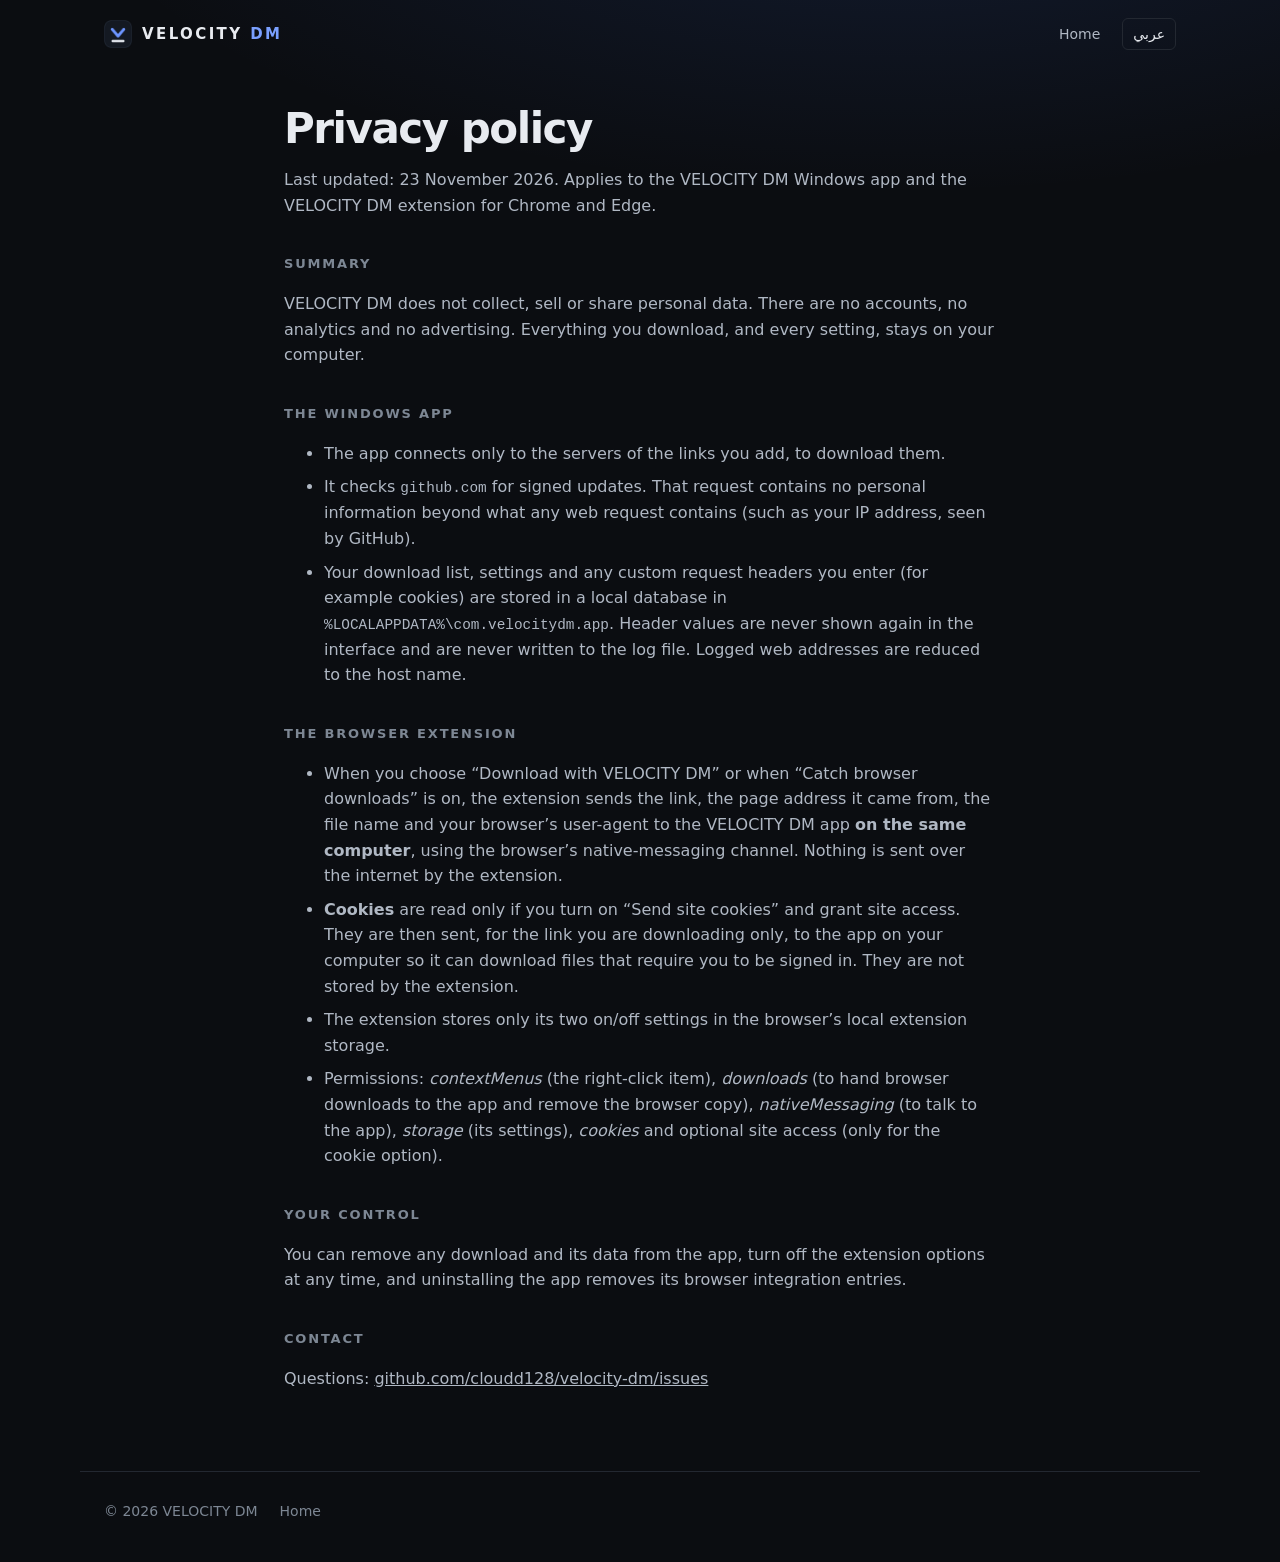
==== privacy.html @ 200a7768 "Update website" ====
<!doctype html>
<html lang="en" dir="ltr">
  <head>
    <meta charset="utf-8" />
    <meta name="viewport" content="width=device-width, initial-scale=1" />
    <title>Privacy policy — VELOCITY DM</title>
    <meta name="color-scheme" content="dark" />
    <link rel="icon" href="assets/favicon.png" />
    <link rel="stylesheet" href="assets/site.css" />
  </head>
  <body>
    <header class="nav">
      <a class="brand" href="./">
        <img src="assets/icon-128.png" width="28" height="28" alt="" />
        <span>VELOCITY <b>DM</b></span>
      </a>
      <nav class="nav__links">
        <a href="./" data-en="Home" data-ar="الرئيسية">Home</a>
        <button class="lang" id="lang" type="button" aria-label="Language">عربي</button>
      </nav>
    </header>

    <main class="doc">
      <article data-lang-block="en">
        <h1>Privacy policy</h1>
        <p class="muted">Last updated: 23 November 2026. Applies to the VELOCITY DM Windows app and the VELOCITY DM extension for Chrome and Edge.</p>

        <h2>Summary</h2>
        <p>VELOCITY DM does not collect, sell or share personal data. There are no accounts, no analytics and no advertising. Everything you download, and every setting, stays on your computer.</p>

        <h2>The Windows app</h2>
        <ul>
          <li>The app connects only to the servers of the links you add, to download them.</li>
          <li>It checks <code>github.com</code> for signed updates. That request contains no personal information beyond what any web request contains (such as your IP address, seen by GitHub).</li>
          <li>Your download list, settings and any custom request headers you enter (for example cookies) are stored in a local database in <code>%LOCALAPPDATA%\com.velocitydm.app</code>. Header values are never shown again in the interface and are never written to the log file. Logged web addresses are reduced to the host name.</li>
        </ul>

        <h2>The browser extension</h2>
        <ul>
          <li>When you choose “Download with VELOCITY DM” or when “Catch browser downloads” is on, the extension sends the link, the page address it came from, the file name and your browser’s user-agent to the VELOCITY DM app <strong>on the same computer</strong>, using the browser’s native-messaging channel. Nothing is sent over the internet by the extension.</li>
          <li><strong>Cookies</strong> are read only if you turn on “Send site cookies” and grant site access. They are then sent, for the link you are downloading only, to the app on your computer so it can download files that require you to be signed in. They are not stored by the extension.</li>
          <li>The extension stores only its two on/off settings in the browser’s local extension storage.</li>
          <li>Permissions: <em>contextMenus</em> (the right-click item), <em>downloads</em> (to hand browser downloads to the app and remove the browser copy), <em>nativeMessaging</em> (to talk to the app), <em>storage</em> (its settings), <em>cookies</em> and optional site access (only for the cookie option).</li>
        </ul>

        <h2>Your control</h2>
        <p>You can remove any download and its data from the app, turn off the extension options at any time, and uninstalling the app removes its browser integration entries.</p>

        <h2>Contact</h2>
        <p>Questions: <a href="https://github.com/cloudd128/velocity-dm/issues">github.com/cloudd128/velocity-dm/issues</a></p>
      </article>

      <article data-lang-block="ar" hidden dir="rtl" lang="ar">
        <h1>سياسة الخصوصية</h1>
        <p class="muted">آخر تحديث: 23 نوفمبر 2026. تنطبق على برنامج VELOCITY DM لويندوز وإضافة VELOCITY DM لمتصفحي Chrome وEdge.</p>

        <h2>باختصار</h2>
        <p>VELOCITY DM لا يجمع أو يبيع أو يشارك أي بيانات شخصية. لا توجد حسابات ولا إحصاءات ولا إعلانات. كل ما تحمّله وكل إعداداتك تبقى على جهازك.</p>

        <h2>برنامج ويندوز</h2>
        <ul>
          <li>يتصل البرنامج فقط بخوادم الروابط التي تضيفها لتحميلها.</li>
          <li>يتحقق من وجود تحديثات موقّعة على <code>github.com</code>. هذا الطلب لا يحتوي على معلومات شخصية أكثر من أي طلب ويب عادي (مثل عنوان IP الذي يراه GitHub).</li>
          <li>قائمة التحميلات والإعدادات وأي ترويسات مخصصة تدخلها (مثل ملفات تعريف الارتباط) تُحفظ في قاعدة بيانات محلية في <code>%LOCALAPPDATA%\com.velocitydm.app</code>. قيم الترويسات لا تُعرض مرة أخرى في الواجهة ولا تُكتب في ملف السجل، والروابط في السجل تُختصر إلى اسم الموقع فقط.</li>
        </ul>

        <h2>إضافة المتصفح</h2>
        <ul>
          <li>عند اختيار «التحميل باستخدام VELOCITY DM» أو عند تفعيل «التقاط تحميلات المتصفح»، ترسل الإضافة الرابط وعنوان الصفحة واسم الملف وهوية المتصفح إلى برنامج VELOCITY DM <strong>على نفس الجهاز</strong> فقط. الإضافة لا ترسل أي شيء عبر الإنترنت.</li>
          <li><strong>ملفات تعريف الارتباط</strong> لا تُقرأ إلا إذا فعّلت «إرسال ملفات تعريف الارتباط للموقع» ووافقت على صلاحية الوصول. وتُرسل حينها للبرنامج على جهازك فقط وللرابط الذي تحمّله فقط، ولا تحفظها الإضافة.</li>
          <li>تحفظ الإضافة إعداديها فقط (تشغيل/إيقاف) في تخزين الإضافة المحلي في المتصفح.</li>
          <li>الصلاحيات: <em>contextMenus</em> (عنصر الكليك يمين)، <em>downloads</em> (لنقل تحميلات المتصفح إلى البرنامج وحذف نسخة المتصفح)، <em>nativeMessaging</em> (للتواصل مع البرنامج)، <em>storage</em> (إعداداتها)، <em>cookies</em> وصلاحية المواقع الاختيارية (لخيار ملفات تعريف الارتباط فقط).</li>
        </ul>

        <h2>تحكّمك</h2>
        <p>تقدر تحذف أي تحميل وبياناته من البرنامج، وتوقف خيارات الإضافة في أي وقت، وحذف البرنامج بيمسح تسجيله في المتصفحات.</p>

        <h2>التواصل</h2>
        <p>للاستفسارات: <a href="https://github.com/cloudd128/velocity-dm/issues">github.com/cloudd128/velocity-dm/issues</a></p>
      </article>
    </main>

    <footer class="foot">
      <span>© 2026 VELOCITY DM</span>
      <a href="./" data-en="Home" data-ar="الرئيسية">Home</a>
    </footer>
    <script src="assets/site.js"></script>
  </body>
</html>
---- assets/site.css ----
/* VELOCITY DM website — same instrument-panel identity as the app:
   one blue signal, hairline rules, tabular numbers, a dense spec table. */

:root {
  --bg: #0b0d11;
  --surface: #13161c;
  --line: #232831;
  --text: #e8ebf0;
  --text-2: #b0b8c4;
  --muted: #7d8794;
  --accent: #7aa0ff;
  --accent-fill: #3d6ee0;
  --font: "Segoe UI Variable Display", "Segoe UI", system-ui, -apple-system, "Noto Sans Arabic", sans-serif;
  --mono: "Cascadia Mono", Consolas, ui-monospace, monospace;
  color-scheme: dark;
}

* {
  box-sizing: border-box;
}

html {
  scroll-behavior: smooth;
}

body {
  margin: 0;
  background:
    radial-gradient(1200px 500px at 70% -10%, rgba(61, 110, 224, 0.16), transparent 70%),
    var(--bg);
  color: var(--text);
  font: 16px/1.6 var(--font);
  -webkit-font-smoothing: antialiased;
}

a {
  color: inherit;
}

img {
  max-width: 100%;
  height: auto;
}

code {
  font-family: var(--mono);
  font-size: 0.9em;
  color: var(--text-2);
}

.muted {
  color: var(--muted);
}

/* nav */
.nav {
  display: flex;
  align-items: center;
  justify-content: space-between;
  gap: 16px;
  max-width: 1120px;
  margin: 0 auto;
  padding: 18px 24px;
}

.brand {
  display: inline-flex;
  align-items: center;
  gap: 10px;
  text-decoration: none;
  font-weight: 700;
  letter-spacing: 0.16em;
  font-size: 15px;
}

.brand b {
  color: var(--accent);
  font-weight: 700;
}

.nav__links {
  display: flex;
  align-items: center;
  gap: 22px;
  font-size: 14px;
}

.nav__links a {
  color: var(--text-2);
  text-decoration: none;
}

.nav__links a:hover {
  color: var(--text);
}

.lang {
  font: inherit;
  color: var(--text);
  background: transparent;
  border: 1px solid var(--line);
  border-radius: 6px;
  padding: 4px 10px;
  cursor: pointer;
}

.lang:hover {
  border-color: var(--muted);
}

/* hero */
main {
  max-width: 1120px;
  margin: 0 auto;
  padding: 0 24px;
}

.hero {
  padding: 72px 0 40px;
  max-width: 760px;
}

.eyebrow {
  margin: 0 0 14px;
  font-size: 13px;
  letter-spacing: 0.14em;
  text-transform: uppercase;
  color: var(--accent);
}

[lang="ar"] .eyebrow {
  letter-spacing: 0;
}

h1 {
  margin: 0;
  font-size: clamp(44px, 7vw, 84px);
  line-height: 1.02;
  letter-spacing: -0.035em;
  font-weight: 700;
}

[lang="ar"] h1 {
  letter-spacing: 0;
  line-height: 1.2;
}

.lead {
  margin: 22px 0 30px;
  font-size: 19px;
  color: var(--text-2);
  max-width: 640px;
}

.cta {
  display: flex;
  flex-wrap: wrap;
  gap: 12px;
}

.btn {
  display: inline-flex;
  align-items: center;
  gap: 10px;
  height: 48px;
  padding: 0 22px;
  border-radius: 8px;
  border: 1px solid var(--line);
  background: var(--surface);
  color: var(--text);
  text-decoration: none;
  font-weight: 600;
  font-size: 15px;
  transition: background 0.15s, transform 0.08s;
}

.btn:hover {
  background: #1b1f27;
}

.btn:active {
  transform: translateY(1px);
}

.btn--primary {
  background: var(--accent-fill);
  border-color: var(--accent-fill);
  color: #fff;
}

.btn--primary:hover {
  background: #4a7aea;
}

.meta {
  margin: 16px 0 0;
  font-size: 13px;
  color: var(--muted);
}

/* screenshot */
.shot {
  margin: 24px 0 0;
  border: 1px solid var(--line);
  border-radius: 12px;
  overflow: hidden;
  box-shadow: 0 40px 80px rgba(0, 0, 0, 0.5);
  background: var(--surface);
}

.shot img {
  display: block;
  width: 100%;
}

/* spec table */
.specs {
  padding: 96px 0 40px;
}

h2 {
  margin: 0 0 24px;
  font-size: 13px;
  letter-spacing: 0.14em;
  text-transform: uppercase;
  color: var(--muted);
  font-weight: 600;
}

[lang="ar"] h2 {
  letter-spacing: 0;
  font-size: 15px;
}

.spec {
  margin: 0;
  border-top: 1px solid var(--line);
}

.spec > div {
  display: grid;
  grid-template-columns: 220px 1fr;
  gap: 24px;
  padding: 18px 0;
  border-bottom: 1px solid var(--line);
}

.spec dt {
  font-weight: 600;
}

.spec dd {
  margin: 0;
  color: var(--text-2);
}

/* extension + note */
.ext {
  padding: 56px 0;
  max-width: 760px;
}

.ext p {
  color: var(--text-2);
  font-size: 17px;
}

.note {
  padding: 24px 0 72px;
  max-width: 760px;
}

.note p {
  margin: 0;
  padding-inline-start: 16px;
  border-inline-start: 2px solid var(--accent-fill);
  color: var(--muted);
  font-size: 15px;
}

/* documents */
.doc {
  max-width: 760px;
  padding-top: 40px;
  padding-bottom: 64px;
}

.doc h1 {
  font-size: 42px;
  margin-bottom: 8px;
}

.doc h2 {
  margin-top: 36px;
  margin-bottom: 10px;
}

.doc p,
.doc li {
  color: var(--text-2);
}

.doc li {
  margin-bottom: 8px;
}

/* footer */
.foot {
  display: flex;
  flex-wrap: wrap;
  gap: 22px;
  max-width: 1120px;
  margin: 0 auto;
  padding: 28px 24px 40px;
  border-top: 1px solid var(--line);
  color: var(--muted);
  font-size: 14px;
}

.foot a {
  color: var(--muted);
  text-decoration: none;
}

.foot a:hover {
  color: var(--text);
}

@media (max-width: 720px) {
  .nav__links a:not([href="privacy.html"]) {
    display: none;
  }
  .hero {
    padding-top: 40px;
  }
  .spec > div {
    grid-template-columns: 1fr;
    gap: 4px;
  }
}

@media (prefers-reduced-motion: reduce) {
  html {
    scroll-behavior: auto;
  }
  .btn {
    transition: none;
  }
}
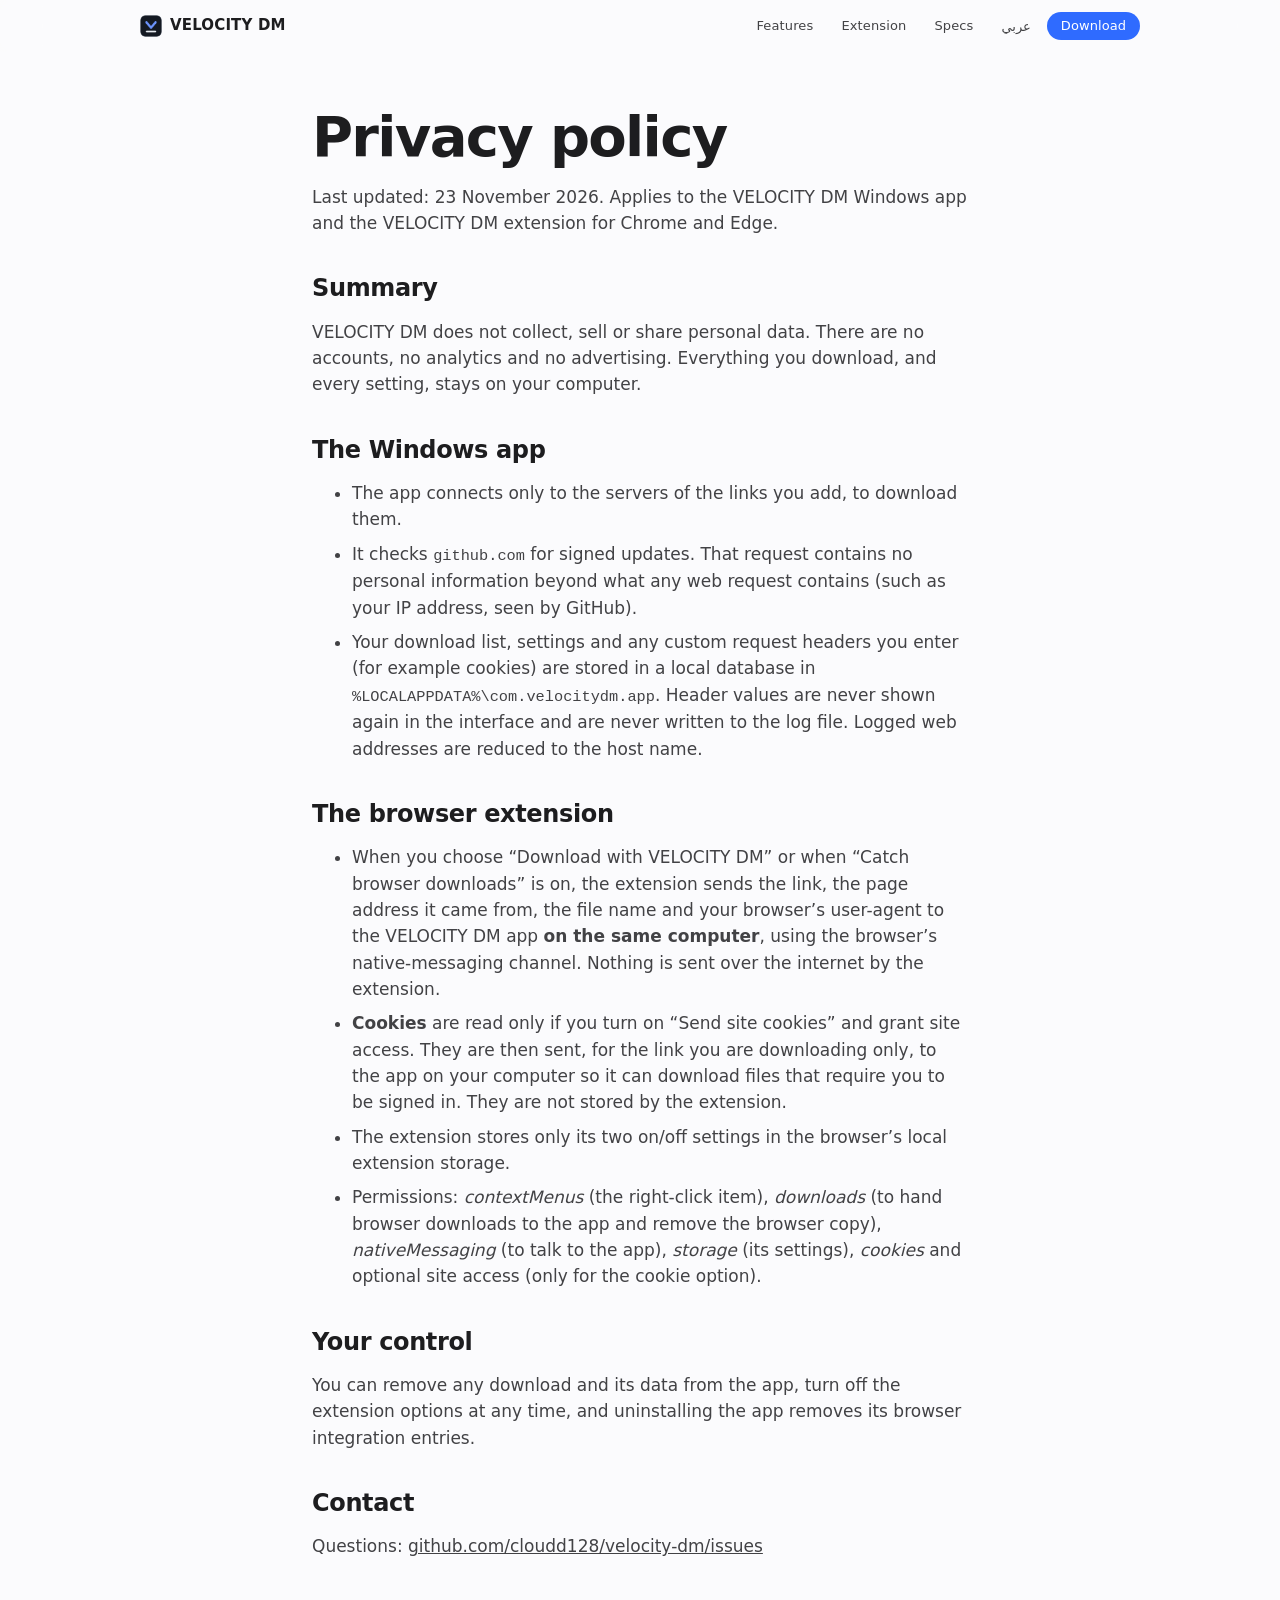
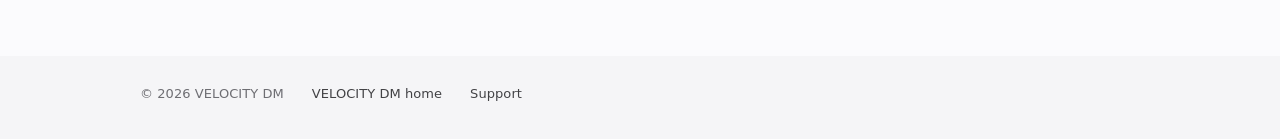
==== commit e918861b: "Update website" ====
--- a/privacy.html
+++ b/privacy.html
@@ -4,23 +4,31 @@
     <meta charset="utf-8" />
     <meta name="viewport" content="width=device-width, initial-scale=1" />
     <title>Privacy policy — VELOCITY DM</title>
-    <meta name="color-scheme" content="dark" />
+    <meta name="color-scheme" content="light dark" />
     <link rel="icon" href="assets/favicon.png" />
     <link rel="stylesheet" href="assets/site.css" />
   </head>
   <body>
-    <header class="nav">
-      <a class="brand" href="./">
-        <img src="assets/icon-128.png" width="28" height="28" alt="" />
-        <span>VELOCITY <b>DM</b></span>
-      </a>
-      <nav class="nav__links">
-        <a href="./" data-en="Home" data-ar="الرئيسية">Home</a>
-        <button class="lang" id="lang" type="button" aria-label="Language">عربي</button>
-      </nav>
+    <a class="skip" href="#main" data-en="Skip to content" data-ar="انتقل إلى المحتوى">Skip to content</a>
+    <header class="nav" id="nav">
+      <div class="nav__inner">
+        <a class="brand" href="./" aria-label="VELOCITY DM">
+          <img src="assets/icon-128.png" width="22" height="22" alt="" />
+          <span>VELOCITY&nbsp;DM</span>
+        </a>
+        <nav class="nav__links" aria-label="Primary">
+          <a href="./#features" data-en="Features" data-ar="المميزات">Features</a>
+          <a href="./#extension" data-en="Extension" data-ar="الإضافة">Extension</a>
+          <a href="./#specs" data-en="Specs" data-ar="المواصفات">Specs</a>
+        </nav>
+        <div class="nav__end">
+          <button class="lang" id="lang" type="button" lang="ar">عربي</button>
+          <a class="pill pill--small" href="./#download" data-en="Download" data-ar="تحميل">Download</a>
+        </div>
+      </div>
     </header>
 
-    <main class="doc">
+    <main id="main"><section class="doc">
       <article data-lang-block="en">
         <h1>Privacy policy</h1>
         <p class="muted">Last updated: 23 November 2026. Applies to the VELOCITY DM Windows app and the VELOCITY DM extension for Chrome and Edge.</p>
@@ -78,11 +86,14 @@
         <h2>التواصل</h2>
         <p>للاستفسارات: <a href="https://github.com/cloudd128/velocity-dm/issues">github.com/cloudd128/velocity-dm/issues</a></p>
       </article>
-    </main>
+    </section></main>
 
     <footer class="foot">
-      <span>© 2026 VELOCITY DM</span>
-      <a href="./" data-en="Home" data-ar="الرئيسية">Home</a>
+      <div class="foot__inner">
+        <span>© 2026 VELOCITY DM</span>
+        <a href="./" data-en="VELOCITY DM home" data-ar="صفحة VELOCITY DM">VELOCITY DM home</a>
+        <a href="https://github.com/cloudd128/velocity-dm/issues" data-en="Support" data-ar="الدعم">Support</a>
+      </div>
     </footer>
     <script src="assets/site.js"></script>
   </body>
--- a/assets/site.css
+++ b/assets/site.css
@@ -1,235 +1,665 @@
-/* VELOCITY DM website — same instrument-panel identity as the app:
-   one blue signal, hairline rules, tabular numbers, a dense spec table. */
+/* VELOCITY DM — website.
+   Apple-style foundations (from the apple-design skill): system type with size-specific
+   tracking and leading, translucent chrome with scroll-edge effects, instant press feedback,
+   adaptive light/dark color, and full reduced-motion / transparency / contrast support. */
 
 :root {
-  --bg: #0b0d11;
-  --surface: #13161c;
-  --line: #232831;
-  --text: #e8ebf0;
-  --text-2: #b0b8c4;
-  --muted: #7d8794;
-  --accent: #7aa0ff;
-  --accent-fill: #3d6ee0;
-  --font: "Segoe UI Variable Display", "Segoe UI", system-ui, -apple-system, "Noto Sans Arabic", sans-serif;
-  --mono: "Cascadia Mono", Consolas, ui-monospace, monospace;
-  color-scheme: dark;
-}
-
-* {
+  color-scheme: light dark;
+
+  /* light */
+  --bg: #fbfbfd;
+  --bg-alt: #f5f5f7;
+  --tile: #ffffff;
+  --text: #1d1d1f;
+  --text-2: #424245;
+  --muted: #6e6e73;
+  --line: rgba(0, 0, 0, 0.08);
+  --accent: #2f6bff;
+  --accent-press: #1f58e6;
+  --accent-text: #2a62f0;
+  --success: #1f9d63;
+  --nav: rgba(251, 251, 253, 0.72);
+  --nav-edge: rgba(0, 0, 0, 0.06);
+  --shadow: 0 30px 80px -20px rgba(0, 0, 0, 0.25), 0 8px 24px -8px rgba(0, 0, 0, 0.12);
+  --seg: #2f6bff;
+  --seg-done: #8fb0ff;
+  --seg-track: #e8e8ed;
+
+  --font: -apple-system, "Segoe UI Variable Text", "Segoe UI", system-ui, "Noto Sans Arabic", sans-serif;
+  --font-display: -apple-system, "Segoe UI Variable Display", "Segoe UI", system-ui, "Noto Sans Arabic", sans-serif;
+  --ease-out: cubic-bezier(0.22, 1, 0.36, 1);
+  --max: 1080px;
+  --gutter: clamp(1.25rem, 4vw, 2.5rem);
+}
+
+@media (prefers-color-scheme: dark) {
+  :root {
+    --bg: #0b0b0d;
+    --bg-alt: #111114;
+    --tile: #17171a;
+    --text: #f5f5f7;
+    --text-2: #d2d2d7;
+    --muted: #8e8e93;
+    --line: rgba(255, 255, 255, 0.1);
+    --accent: #3b79ff;
+    --accent-press: #2c66eb;
+    --accent-text: #79a2ff;
+    --success: #3fc48e;
+    --nav: rgba(18, 18, 21, 0.68);
+    --nav-edge: rgba(255, 255, 255, 0.06);
+    --shadow: 0 30px 80px -20px rgba(0, 0, 0, 0.7), 0 8px 24px -8px rgba(0, 0, 0, 0.5);
+    --seg: #5b8cff;
+    --seg-done: #2f4f99;
+    --seg-track: #26262b;
+  }
+}
+
+*,
+*::before,
+*::after {
   box-sizing: border-box;
 }
 
 html {
   scroll-behavior: smooth;
+  scroll-padding-top: 4rem;
+  -webkit-text-size-adjust: 100%;
 }
 
 body {
   margin: 0;
-  background:
-    radial-gradient(1200px 500px at 70% -10%, rgba(61, 110, 224, 0.16), transparent 70%),
-    var(--bg);
+  background: var(--bg);
   color: var(--text);
-  font: 16px/1.6 var(--font);
+  font: 400 1.0625rem/1.55 var(--font); /* 17px body, comfortable leading */
+  letter-spacing: 0;
   -webkit-font-smoothing: antialiased;
-}
-
-a {
-  color: inherit;
+  text-rendering: optimizeLegibility;
+  transition: background-color 0.4s ease, color 0.4s ease; /* ease theme changes, no jumps */
 }
 
 img {
   max-width: 100%;
   height: auto;
-}
-
-code {
-  font-family: var(--mono);
-  font-size: 0.9em;
-  color: var(--text-2);
+  display: block;
+}
+
+a {
+  color: inherit;
+}
+
+:focus-visible {
+  outline: 3px solid var(--accent);
+  outline-offset: 3px;
+  border-radius: 6px;
+}
+
+.skip {
+  position: absolute;
+  inset-inline-start: 1rem;
+  inset-block-start: -3rem;
+  z-index: 100;
+  padding: 0.5rem 1rem;
+  border-radius: 999px;
+  background: var(--text);
+  color: var(--bg);
+  text-decoration: none;
+}
+
+.skip:focus {
+  inset-block-start: 1rem;
 }
 
 .muted {
   color: var(--muted);
 }
 
-/* nav */
+.small {
+  font-size: 0.875rem;
+  letter-spacing: 0.005em;
+}
+
+/* ---------------------------------------------------------------- nav (material) */
+
 .nav {
+  position: sticky;
+  top: 0;
+  z-index: 50;
+  background: var(--nav);
+  -webkit-backdrop-filter: saturate(180%) blur(20px);
+  backdrop-filter: saturate(180%) blur(20px);
+}
+
+/* Scroll-edge effect: a soft fade only once content is underneath, no hard divider. */
+.nav::after {
+  content: "";
+  position: absolute;
+  inset-inline: 0;
+  inset-block-start: 100%;
+  height: 16px;
+  background: linear-gradient(var(--nav-edge), transparent);
+  opacity: 0;
+  transition: opacity 0.3s ease;
+  pointer-events: none;
+}
+
+.nav--scrolled::after {
+  opacity: 1;
+}
+
+.nav__inner {
   display: flex;
   align-items: center;
-  justify-content: space-between;
-  gap: 16px;
-  max-width: 1120px;
+  gap: 1.5rem;
+  max-width: var(--max);
+  height: 3.25rem;
   margin: 0 auto;
-  padding: 18px 24px;
+  padding-inline: var(--gutter);
 }
 
 .brand {
   display: inline-flex;
   align-items: center;
-  gap: 10px;
+  gap: 0.5rem;
   text-decoration: none;
-  font-weight: 700;
-  letter-spacing: 0.16em;
-  font-size: 15px;
-}
-
-.brand b {
-  color: var(--accent);
-  font-weight: 700;
+  font-weight: 600;
+  font-size: 0.9375rem;
+  letter-spacing: 0.01em;
+  white-space: nowrap;
+}
+
+.brand img {
+  border-radius: 5px;
 }
 
 .nav__links {
   display: flex;
-  align-items: center;
-  gap: 22px;
-  font-size: 14px;
+  gap: 1.75rem;
+  margin-inline-start: auto;
+  font-size: 0.8125rem;
+  letter-spacing: 0.01em;
 }
 
 .nav__links a {
   color: var(--text-2);
   text-decoration: none;
+  transition: color 0.2s ease;
 }
 
 .nav__links a:hover {
   color: var(--text);
 }
 
+.nav__end {
+  display: flex;
+  align-items: center;
+  gap: 0.75rem;
+}
+
 .lang {
-  font: inherit;
+  font: 500 0.8125rem/1 var(--font);
+  color: var(--text-2);
+  background: none;
+  border: 0;
+  padding: 0.5rem 0.25rem;
+  cursor: pointer;
+}
+
+.lang:hover {
   color: var(--text);
-  background: transparent;
+}
+
+/* ---------------------------------------------------------------- buttons */
+
+.pill {
+  display: inline-flex;
+  align-items: center;
+  justify-content: center;
+  gap: 0.5rem;
+  min-height: 2.875rem;
+  padding: 0 1.5rem;
+  border-radius: 999px;
+  background: var(--accent);
+  color: #fff;
+  font-weight: 500;
+  font-size: 1.0625rem;
+  letter-spacing: -0.005em;
+  text-decoration: none;
+  transition: background-color 0.2s ease, transform 0.1s ease-out;
+}
+
+.pill:hover {
+  background: var(--accent-press);
+}
+
+/* Feedback lives on the press, and it is instant. */
+.pill:active,
+.chip:active {
+  transform: scale(0.97);
+  transition: transform 0.1s ease-out;
+}
+
+.pill--small {
+  min-height: 1.75rem;
+  padding: 0 0.875rem;
+  font-size: 0.8125rem;
+  letter-spacing: 0.005em;
+}
+
+.pill--large {
+  min-height: 3.25rem;
+  padding: 0 2rem;
+  font-size: 1.125rem;
+}
+
+.link {
+  color: var(--accent-text);
+  text-decoration: none;
+  font-size: 1.0625rem;
+}
+
+.link:hover span:first-child {
+  text-decoration: underline;
+  text-underline-offset: 0.2em;
+}
+
+.chev {
+  display: inline-block;
+  transition: transform 0.2s var(--ease-out);
+}
+
+.link:hover .chev {
+  transform: translateX(3px);
+}
+
+[dir="rtl"] .chev {
+  transform: scaleX(-1);
+}
+
+[dir="rtl"] .link:hover .chev {
+  transform: scaleX(-1) translateX(3px);
+}
+
+.chip {
+  font: 500 0.875rem/1 var(--font);
+  color: var(--text);
+  background: var(--bg-alt);
   border: 1px solid var(--line);
-  border-radius: 6px;
-  padding: 4px 10px;
+  border-radius: 999px;
+  padding: 0.55rem 1rem;
   cursor: pointer;
-}
-
-.lang:hover {
-  border-color: var(--muted);
-}
-
-/* hero */
-main {
-  max-width: 1120px;
+  transition: background-color 0.2s ease, transform 0.1s ease-out;
+}
+
+.chip:hover {
+  background: var(--seg-track);
+}
+
+/* ---------------------------------------------------------------- type scale */
+
+.eyebrow {
+  margin: 0 0 0.75rem;
+  font-size: 1.0625rem;
+  font-weight: 600;
+  letter-spacing: 0.005em;
+  color: var(--accent-text);
+}
+
+.display {
+  margin: 0;
+  font-family: var(--font-display);
+  font-size: clamp(3rem, 9vw, 6.5rem);
+  font-weight: 700;
+  line-height: 1.02; /* tight leading for large type */
+  letter-spacing: -0.035em; /* negative tracking as it grows */
+  font-optical-sizing: auto;
+}
+
+h2 {
+  margin: 0;
+  font-family: var(--font-display);
+  font-size: clamp(2.25rem, 5.5vw, 3.75rem);
+  font-weight: 700;
+  line-height: 1.05;
+  letter-spacing: -0.028em;
+}
+
+h3 {
+  margin: 0 0 0.5rem;
+  font-family: var(--font-display);
+  font-size: 1.5rem;
+  font-weight: 600;
+  line-height: 1.15;
+  letter-spacing: -0.015em;
+}
+
+/* Arabic: no negative tracking (it breaks joined letters), roomier leading for tall forms. */
+[lang="ar"] .display,
+[lang="ar"] h2,
+[lang="ar"] h3,
+[lang="ar"] .number strong {
+  letter-spacing: 0;
+  line-height: 1.25;
+}
+
+[lang="ar"] body {
+  line-height: 1.7;
+}
+
+/* ---------------------------------------------------------------- layout */
+
+main > section {
+  max-width: var(--max);
   margin: 0 auto;
-  padding: 0 24px;
+  padding-inline: var(--gutter);
 }
 
 .hero {
-  padding: 72px 0 40px;
-  max-width: 760px;
-}
-
-.eyebrow {
-  margin: 0 0 14px;
-  font-size: 13px;
-  letter-spacing: 0.14em;
-  text-transform: uppercase;
-  color: var(--accent);
-}
-
-[lang="ar"] .eyebrow {
+  padding-block: clamp(4rem, 10vw, 7.5rem) 3rem;
+  text-align: center;
+}
+
+.lead {
+  max-width: 40rem;
+  margin: 1.5rem auto 0;
+  font-size: clamp(1.1875rem, 2.2vw, 1.5rem);
+  line-height: 1.4;
+  letter-spacing: -0.01em;
+  color: var(--text-2);
+}
+
+[lang="ar"] .lead {
   letter-spacing: 0;
-}
-
-h1 {
-  margin: 0;
-  font-size: clamp(44px, 7vw, 84px);
-  line-height: 1.02;
-  letter-spacing: -0.035em;
-  font-weight: 700;
-}
-
-[lang="ar"] h1 {
-  letter-spacing: 0;
-  line-height: 1.2;
-}
-
-.lead {
-  margin: 22px 0 30px;
-  font-size: 19px;
-  color: var(--text-2);
-  max-width: 640px;
+  line-height: 1.6;
 }
 
 .cta {
   display: flex;
   flex-wrap: wrap;
-  gap: 12px;
-}
-
-.btn {
+  align-items: center;
+  justify-content: center;
+  gap: 1.25rem 1.75rem;
+  margin-top: 2rem;
+}
+
+.fine {
+  margin: 1.25rem 0 0;
+  font-size: 0.875rem;
+  letter-spacing: 0.005em;
+  color: var(--muted);
+}
+
+/* Product shot: the hero object */
+.product {
+  max-width: min(1180px, calc(100% - 2 * var(--gutter)));
+  margin: 0 auto;
+  border-radius: 14px;
+  overflow: hidden;
+  box-shadow: var(--shadow);
+  outline: 1px solid var(--line);
+}
+
+/* Numbers */
+.numbers {
+  display: grid;
+  grid-template-columns: repeat(3, minmax(0, 1fr));
+  gap: 2rem;
+  padding-block: clamp(4.5rem, 9vw, 7rem) !important;
+}
+
+.number strong {
+  display: block;
+  font-family: var(--font-display);
+  font-size: clamp(3rem, 6vw, 4.5rem);
+  font-weight: 700;
+  line-height: 1;
+  letter-spacing: -0.04em;
+  font-variant-numeric: tabular-nums;
+  background: linear-gradient(180deg, var(--text) 30%, var(--muted));
+  -webkit-background-clip: text;
+  background-clip: text;
+  color: transparent;
+}
+
+.number span {
+  display: block;
+  margin-top: 0.75rem;
+  max-width: 16rem;
+  color: var(--muted);
+  font-size: 1.0625rem;
+  line-height: 1.45;
+}
+
+/* Section heads */
+.section-head {
+  max-width: 44rem;
+  margin: 0 auto 3rem;
+  text-align: center;
+}
+
+.section-head p {
+  margin: 1.25rem 0 0;
+  color: var(--muted);
+  font-size: 1.3125rem;
+  line-height: 1.45;
+  letter-spacing: -0.008em;
+}
+
+[lang="ar"] .section-head p {
+  letter-spacing: 0;
+}
+
+/* Bento */
+.features {
+  padding-block: clamp(3rem, 7vw, 5rem);
+}
+
+.bento {
+  display: grid;
+  grid-template-columns: repeat(2, minmax(0, 1fr));
+  gap: 1.25rem;
+}
+
+.tile {
+  padding: clamp(1.75rem, 3vw, 2.5rem);
+  border-radius: 28px;
+  background: var(--bg-alt);
+}
+
+.tile p {
+  margin: 0;
+  color: var(--text-2);
+  font-size: 1.0625rem;
+  line-height: 1.5;
+}
+
+.tile--wide {
+  grid-column: 1 / -1;
+  display: grid;
+  grid-template-columns: minmax(0, 1fr) minmax(0, 1.25fr);
+  gap: 2.5rem;
+  align-items: center;
+}
+
+.tile__text h3 {
+  font-size: clamp(1.75rem, 3vw, 2.5rem);
+  letter-spacing: -0.025em;
+}
+
+.glyph {
+  display: inline-grid;
+  place-items: center;
+  width: 3.25rem;
+  height: 3.25rem;
+  margin-bottom: 1.5rem;
+  color: var(--accent-text);
+}
+
+.glyph svg {
+  width: 100%;
+  height: 100%;
+  fill: none;
+  stroke: currentColor;
+  stroke-width: 3.5;
+  stroke-linecap: round;
+  stroke-linejoin: round;
+}
+
+.glyph--night .dial {
+  stroke: var(--line);
+  stroke-width: 6;
+}
+
+.glyph--night .arc {
+  stroke-width: 6;
+}
+
+.glyph--check {
+  color: var(--success);
+}
+
+.glyph--lang {
   display: inline-flex;
+  gap: 0.5rem;
+  width: auto;
+  font-family: var(--font-display);
+  font-size: 1.75rem;
+  font-weight: 700;
+  line-height: 1;
+}
+
+.glyph--lang span:last-child {
+  color: var(--text);
+}
+
+/* Interactive connection map */
+.demo {
+  padding: 1.5rem;
+  border-radius: 20px;
+  background: var(--tile);
+  box-shadow: 0 1px 0 var(--line), 0 12px 32px -16px rgba(0, 0, 0, 0.25);
+}
+
+.demo__bar {
+  position: relative;
+  height: 2.25rem;
+  border-radius: 10px;
+  background: var(--seg-track);
+  overflow: hidden;
+  transition: opacity 0.35s ease, filter 0.35s ease;
+}
+
+.demo--off .demo__bar {
+  opacity: 0.45;
+  filter: saturate(0.2);
+}
+
+.demo__seg {
+  position: absolute;
+  top: 0;
+  bottom: 0;
+  border-right: 2px solid var(--tile);
+}
+
+.demo__fill {
+  height: 100%;
+  width: 0;
+  background: var(--seg);
+}
+
+.demo__seg--done .demo__fill {
+  background: var(--seg-done);
+}
+
+.demo__meta {
+  display: flex;
+  justify-content: space-between;
+  margin-top: 0.75rem;
+  font-size: 0.9375rem;
+  font-variant-numeric: tabular-nums;
+  color: var(--text-2);
+}
+
+.demo__controls {
+  display: flex;
+  flex-wrap: wrap;
+  gap: 0.5rem;
+  margin-top: 1.25rem;
+}
+
+.demo__note {
+  margin: 1rem 0 0 !important;
+  font-size: 0.8125rem !important;
+  color: var(--muted) !important;
+}
+
+/* Extension */
+.extension {
+  display: grid;
+  grid-template-columns: minmax(0, 1.1fr) minmax(0, 0.9fr);
+  gap: clamp(2rem, 6vw, 5rem);
   align-items: center;
-  gap: 10px;
-  height: 48px;
-  padding: 0 22px;
-  border-radius: 8px;
-  border: 1px solid var(--line);
-  background: var(--surface);
-  color: var(--text);
-  text-decoration: none;
-  font-weight: 600;
-  font-size: 15px;
-  transition: background 0.15s, transform 0.08s;
-}
-
-.btn:hover {
-  background: #1b1f27;
-}
-
-.btn:active {
-  transform: translateY(1px);
-}
-
-.btn--primary {
-  background: var(--accent-fill);
-  border-color: var(--accent-fill);
+  padding-block: clamp(4rem, 9vw, 7rem);
+}
+
+.extension__copy p {
+  color: var(--text-2);
+  font-size: 1.1875rem;
+  line-height: 1.5;
+}
+
+.extension__copy h2 {
+  margin-bottom: 1.25rem;
+}
+
+.menu-mock {
+  justify-self: center;
+  width: min(20rem, 100%);
+  padding: 0.375rem;
+  border-radius: 12px;
+  background: var(--tile);
+  box-shadow: var(--shadow);
+  outline: 1px solid var(--line);
+  font-size: 0.875rem;
+  transform-origin: top left; /* menus emerge from the cursor that opened them */
+}
+
+[dir="rtl"] .menu-mock {
+  transform-origin: top right;
+}
+
+.menu-mock__item {
+  display: flex;
+  align-items: center;
+  gap: 0.6rem;
+  padding: 0.5rem 0.75rem;
+  border-radius: 7px;
+  color: var(--text-2);
+}
+
+.menu-mock__item--active {
+  background: var(--accent);
   color: #fff;
-}
-
-.btn--primary:hover {
-  background: #4a7aea;
-}
-
-.meta {
-  margin: 16px 0 0;
-  font-size: 13px;
-  color: var(--muted);
-}
-
-/* screenshot */
-.shot {
-  margin: 24px 0 0;
-  border: 1px solid var(--line);
-  border-radius: 12px;
-  overflow: hidden;
-  box-shadow: 0 40px 80px rgba(0, 0, 0, 0.5);
-  background: var(--surface);
-}
-
-.shot img {
-  display: block;
-  width: 100%;
-}
-
-/* spec table */
+  font-weight: 500;
+}
+
+.menu-mock__item img {
+  border-radius: 3px;
+}
+
+.menu-mock__sep {
+  height: 1px;
+  margin: 0.375rem 0.5rem;
+  background: var(--line);
+}
+
+/* Specs */
 .specs {
-  padding: 96px 0 40px;
-}
-
-h2 {
-  margin: 0 0 24px;
-  font-size: 13px;
-  letter-spacing: 0.14em;
-  text-transform: uppercase;
-  color: var(--muted);
-  font-weight: 600;
-}
-
-[lang="ar"] h2 {
-  letter-spacing: 0;
-  font-size: 15px;
+  padding-block: clamp(3rem, 7vw, 5rem);
+}
+
+.specs h2 {
+  font-size: clamp(2rem, 4vw, 2.75rem);
+  margin-bottom: 2rem;
 }
 
 .spec {
@@ -239,9 +669,9 @@
 
 .spec > div {
   display: grid;
-  grid-template-columns: 220px 1fr;
-  gap: 24px;
-  padding: 18px 0;
+  grid-template-columns: 12rem minmax(0, 1fr);
+  gap: 1.5rem;
+  padding-block: 1.25rem;
   border-bottom: 1px solid var(--line);
 }
 
@@ -254,45 +684,79 @@
   color: var(--text-2);
 }
 
-/* extension + note */
-.ext {
-  padding: 56px 0;
-  max-width: 760px;
-}
-
-.ext p {
-  color: var(--text-2);
-  font-size: 17px;
-}
-
-.note {
-  padding: 24px 0 72px;
-  max-width: 760px;
-}
-
-.note p {
-  margin: 0;
-  padding-inline-start: 16px;
-  border-inline-start: 2px solid var(--accent-fill);
+.honest {
+  margin: 2.5rem 0 0;
+  max-width: 44rem;
   color: var(--muted);
-  font-size: 15px;
-}
-
-/* documents */
+  font-size: 0.9375rem;
+}
+
+/* Final CTA */
+.final {
+  padding-block: clamp(5rem, 11vw, 8rem) clamp(4rem, 8vw, 6rem);
+  text-align: center;
+}
+
+.final__icon {
+  margin: 0 auto 1.75rem;
+  border-radius: 20px;
+  box-shadow: 0 12px 30px -10px rgba(47, 107, 255, 0.45);
+}
+
+.final > p {
+  margin: 1rem 0 0;
+  color: var(--muted);
+  font-size: 1.3125rem;
+}
+
+.smartscreen {
+  max-width: 34rem;
+  margin: 2.5rem auto 0;
+  text-align: start;
+  color: var(--text-2);
+  font-size: 0.9375rem;
+}
+
+.smartscreen summary {
+  cursor: pointer;
+  color: var(--accent-text);
+  text-align: center;
+  list-style: none;
+}
+
+.smartscreen summary::-webkit-details-marker {
+  display: none;
+}
+
+.smartscreen p {
+  padding: 1rem 1.25rem;
+  border-radius: 14px;
+  background: var(--bg-alt);
+}
+
+/* Documents (privacy) */
 .doc {
-  max-width: 760px;
-  padding-top: 40px;
-  padding-bottom: 64px;
+  max-width: 46rem !important;
+  padding-block: 3.5rem 5rem;
 }
 
 .doc h1 {
-  font-size: 42px;
-  margin-bottom: 8px;
+  margin: 0 0 0.5rem;
+  font-family: var(--font-display);
+  font-size: clamp(2.5rem, 6vw, 3.5rem);
+  line-height: 1.05;
+  letter-spacing: -0.03em;
+}
+
+[lang="ar"] .doc h1 {
+  letter-spacing: 0;
+  line-height: 1.25;
 }
 
 .doc h2 {
-  margin-top: 36px;
-  margin-bottom: 10px;
+  margin-top: 2.5rem;
+  font-size: 1.5rem;
+  letter-spacing: -0.015em;
 }
 
 .doc p,
@@ -301,49 +765,126 @@
 }
 
 .doc li {
-  margin-bottom: 8px;
-}
-
-/* footer */
+  margin-bottom: 0.5rem;
+}
+
+.doc code {
+  font-size: 0.9em;
+}
+
+/* Footer */
 .foot {
+  background: var(--bg-alt);
+  color: var(--muted);
+  font-size: 0.8125rem;
+  letter-spacing: 0.005em;
+}
+
+.foot__inner {
   display: flex;
   flex-wrap: wrap;
-  gap: 22px;
-  max-width: 1120px;
+  gap: 0.75rem 1.75rem;
+  max-width: var(--max);
   margin: 0 auto;
-  padding: 28px 24px 40px;
-  border-top: 1px solid var(--line);
-  color: var(--muted);
-  font-size: 14px;
+  padding: 1.75rem var(--gutter) 2.25rem;
 }
 
 .foot a {
-  color: var(--muted);
+  color: var(--text-2);
   text-decoration: none;
 }
 
 .foot a:hover {
-  color: var(--text);
-}
-
-@media (max-width: 720px) {
-  .nav__links a:not([href="privacy.html"]) {
+  text-decoration: underline;
+}
+
+/* ---------------------------------------------------------------- reveal */
+
+.js .reveal {
+  opacity: 0;
+  transform: translateY(18px);
+  transition: opacity 0.8s var(--ease-out), transform 0.8s var(--ease-out);
+}
+
+.js .product.reveal {
+  transform: translateY(28px) scale(0.97);
+}
+
+.js .reveal.in {
+  opacity: 1;
+  transform: none;
+}
+
+/* ---------------------------------------------------------------- responsive */
+
+@media (max-width: 820px) {
+  .nav__links {
     display: none;
   }
-  .hero {
-    padding-top: 40px;
+  .nav__end {
+    margin-inline-start: auto;
+  }
+  .numbers {
+    grid-template-columns: 1fr;
+    gap: 2.5rem;
+    text-align: center;
+  }
+  .number span {
+    margin-inline: auto;
+  }
+  .bento,
+  .tile--wide,
+  .extension {
+    grid-template-columns: 1fr;
   }
   .spec > div {
     grid-template-columns: 1fr;
-    gap: 4px;
-  }
-}
+    gap: 0.25rem;
+  }
+}
+
+/* ---------------------------------------------------------------- accessibility */
 
 @media (prefers-reduced-motion: reduce) {
   html {
     scroll-behavior: auto;
   }
-  .btn {
+  /* Gentle cross-fades instead of movement. */
+  .js .reveal,
+  .js .product.reveal {
+    transform: none;
+    transition: opacity 0.3s ease;
+  }
+  .pill:active,
+  .chip:active {
+    transform: none;
+  }
+  .chev,
+  .link:hover .chev {
     transition: none;
   }
 }
+
+@media (prefers-reduced-transparency: reduce) {
+  .nav {
+    background: var(--bg);
+    -webkit-backdrop-filter: none;
+    backdrop-filter: none;
+  }
+}
+
+@media (prefers-contrast: more) {
+  :root {
+    --line: currentColor;
+    --muted: var(--text-2);
+  }
+  .nav {
+    background: var(--bg);
+    backdrop-filter: none;
+    border-bottom: 1px solid var(--text);
+  }
+  .tile,
+  .demo {
+    outline: 1px solid var(--text);
+  }
+}
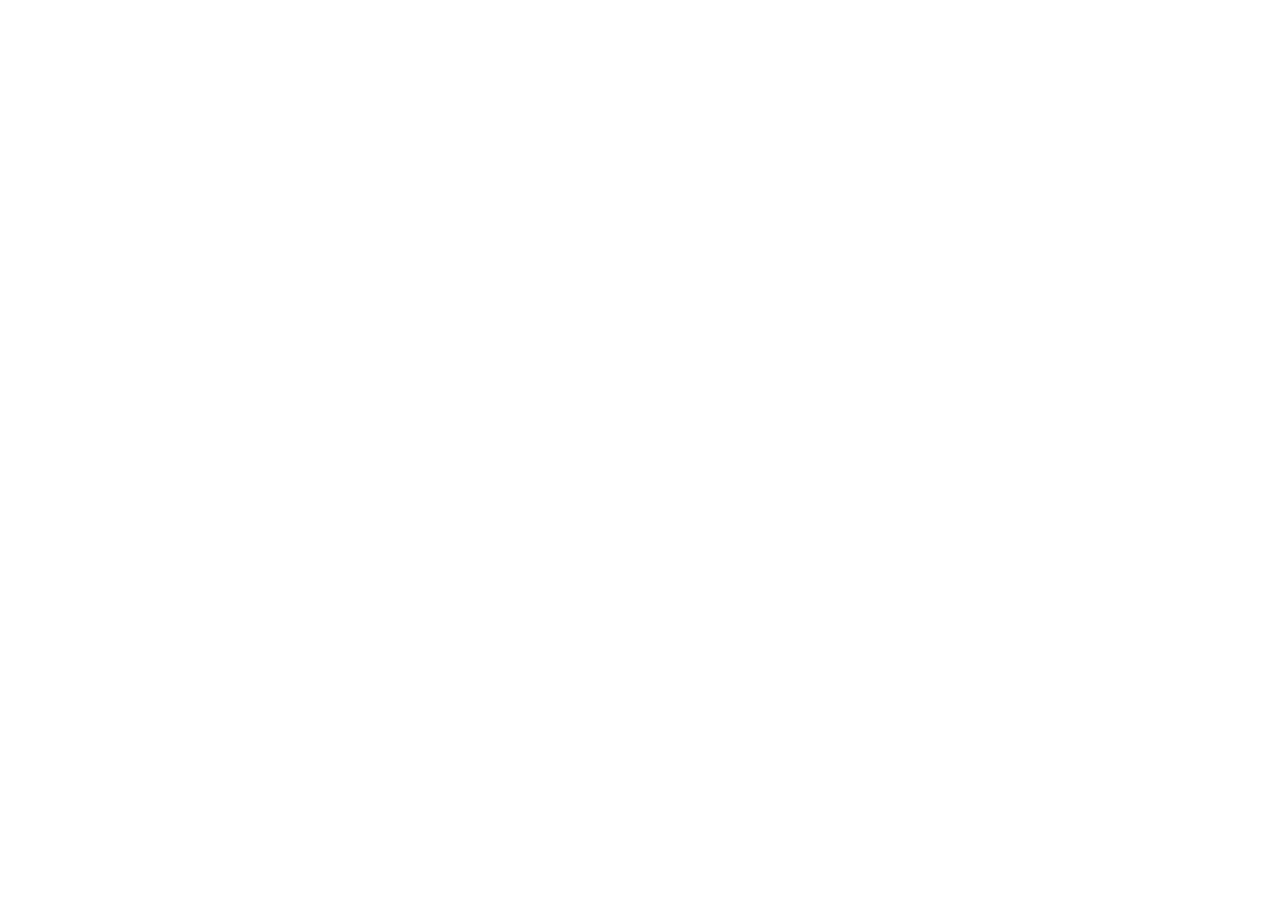
==== commit eb95f58f: "The website moved to velocity-dm.pages.dev: redirect every page" ====
--- a/privacy.html
+++ b/privacy.html
@@ -1,100 +1,18 @@
 <!doctype html>
-<html lang="en" dir="ltr">
+<html lang="en">
   <head>
     <meta charset="utf-8" />
-    <meta name="viewport" content="width=device-width, initial-scale=1" />
-    <title>Privacy policy — VELOCITY DM</title>
-    <meta name="color-scheme" content="light dark" />
-    <link rel="icon" href="assets/favicon.png" />
-    <link rel="stylesheet" href="assets/site.css" />
+    <title>VELOCITY DM has moved</title>
+    <link rel="canonical" href="https://velocity-dm.pages.dev/privacy" />
+    <meta name="robots" content="noindex, follow" />
+    <meta http-equiv="refresh" content="0; url=https://velocity-dm.pages.dev/privacy" />
+    <script>
+      // Same page on the new site (keeps #sections).
+      location.replace("https://velocity-dm.pages.dev/privacy" + location.hash);
+    </script>
   </head>
   <body>
-    <a class="skip" href="#main" data-en="Skip to content" data-ar="انتقل إلى المحتوى">Skip to content</a>
-    <header class="nav" id="nav">
-      <div class="nav__inner">
-        <a class="brand" href="./" aria-label="VELOCITY DM">
-          <img src="assets/icon-128.png" width="22" height="22" alt="" />
-          <span>VELOCITY&nbsp;DM</span>
-        </a>
-        <nav class="nav__links" aria-label="Primary">
-          <a href="./#features" data-en="Features" data-ar="المميزات">Features</a>
-          <a href="./#extension" data-en="Extension" data-ar="الإضافة">Extension</a>
-          <a href="./#specs" data-en="Specs" data-ar="المواصفات">Specs</a>
-        </nav>
-        <div class="nav__end">
-          <button class="lang" id="lang" type="button" lang="ar">عربي</button>
-          <a class="pill pill--small" href="./#download" data-en="Download" data-ar="تحميل">Download</a>
-        </div>
-      </div>
-    </header>
-
-    <main id="main"><section class="doc">
-      <article data-lang-block="en">
-        <h1>Privacy policy</h1>
-        <p class="muted">Last updated: 23 November 2026. Applies to the VELOCITY DM Windows app and the VELOCITY DM extension for Chrome and Edge.</p>
-
-        <h2>Summary</h2>
-        <p>VELOCITY DM does not collect, sell or share personal data. There are no accounts, no analytics and no advertising. Everything you download, and every setting, stays on your computer.</p>
-
-        <h2>The Windows app</h2>
-        <ul>
-          <li>The app connects only to the servers of the links you add, to download them.</li>
-          <li>It checks <code>github.com</code> for signed updates. That request contains no personal information beyond what any web request contains (such as your IP address, seen by GitHub).</li>
-          <li>Your download list, settings and any custom request headers you enter (for example cookies) are stored in a local database in <code>%LOCALAPPDATA%\com.velocitydm.app</code>. Header values are never shown again in the interface and are never written to the log file. Logged web addresses are reduced to the host name.</li>
-        </ul>
-
-        <h2>The browser extension</h2>
-        <ul>
-          <li>When you choose “Download with VELOCITY DM” or when “Catch browser downloads” is on, the extension sends the link, the page address it came from, the file name and your browser’s user-agent to the VELOCITY DM app <strong>on the same computer</strong>, using the browser’s native-messaging channel. Nothing is sent over the internet by the extension.</li>
-          <li><strong>Cookies</strong> are read only if you turn on “Send site cookies” and grant site access. They are then sent, for the link you are downloading only, to the app on your computer so it can download files that require you to be signed in. They are not stored by the extension.</li>
-          <li>The extension stores only its two on/off settings in the browser’s local extension storage.</li>
-          <li>Permissions: <em>contextMenus</em> (the right-click item), <em>downloads</em> (to hand browser downloads to the app and remove the browser copy), <em>nativeMessaging</em> (to talk to the app), <em>storage</em> (its settings), <em>cookies</em> and optional site access (only for the cookie option).</li>
-        </ul>
-
-        <h2>Your control</h2>
-        <p>You can remove any download and its data from the app, turn off the extension options at any time, and uninstalling the app removes its browser integration entries.</p>
-
-        <h2>Contact</h2>
-        <p>Questions: <a href="https://github.com/cloudd128/velocity-dm/issues">github.com/cloudd128/velocity-dm/issues</a></p>
-      </article>
-
-      <article data-lang-block="ar" hidden dir="rtl" lang="ar">
-        <h1>سياسة الخصوصية</h1>
-        <p class="muted">آخر تحديث: 23 نوفمبر 2026. تنطبق على برنامج VELOCITY DM لويندوز وإضافة VELOCITY DM لمتصفحي Chrome وEdge.</p>
-
-        <h2>باختصار</h2>
-        <p>VELOCITY DM لا يجمع أو يبيع أو يشارك أي بيانات شخصية. لا توجد حسابات ولا إحصاءات ولا إعلانات. كل ما تحمّله وكل إعداداتك تبقى على جهازك.</p>
-
-        <h2>برنامج ويندوز</h2>
-        <ul>
-          <li>يتصل البرنامج فقط بخوادم الروابط التي تضيفها لتحميلها.</li>
-          <li>يتحقق من وجود تحديثات موقّعة على <code>github.com</code>. هذا الطلب لا يحتوي على معلومات شخصية أكثر من أي طلب ويب عادي (مثل عنوان IP الذي يراه GitHub).</li>
-          <li>قائمة التحميلات والإعدادات وأي ترويسات مخصصة تدخلها (مثل ملفات تعريف الارتباط) تُحفظ في قاعدة بيانات محلية في <code>%LOCALAPPDATA%\com.velocitydm.app</code>. قيم الترويسات لا تُعرض مرة أخرى في الواجهة ولا تُكتب في ملف السجل، والروابط في السجل تُختصر إلى اسم الموقع فقط.</li>
-        </ul>
-
-        <h2>إضافة المتصفح</h2>
-        <ul>
-          <li>عند اختيار «التحميل باستخدام VELOCITY DM» أو عند تفعيل «التقاط تحميلات المتصفح»، ترسل الإضافة الرابط وعنوان الصفحة واسم الملف وهوية المتصفح إلى برنامج VELOCITY DM <strong>على نفس الجهاز</strong> فقط. الإضافة لا ترسل أي شيء عبر الإنترنت.</li>
-          <li><strong>ملفات تعريف الارتباط</strong> لا تُقرأ إلا إذا فعّلت «إرسال ملفات تعريف الارتباط للموقع» ووافقت على صلاحية الوصول. وتُرسل حينها للبرنامج على جهازك فقط وللرابط الذي تحمّله فقط، ولا تحفظها الإضافة.</li>
-          <li>تحفظ الإضافة إعداديها فقط (تشغيل/إيقاف) في تخزين الإضافة المحلي في المتصفح.</li>
-          <li>الصلاحيات: <em>contextMenus</em> (عنصر الكليك يمين)، <em>downloads</em> (لنقل تحميلات المتصفح إلى البرنامج وحذف نسخة المتصفح)، <em>nativeMessaging</em> (للتواصل مع البرنامج)، <em>storage</em> (إعداداتها)، <em>cookies</em> وصلاحية المواقع الاختيارية (لخيار ملفات تعريف الارتباط فقط).</li>
-        </ul>
-
-        <h2>تحكّمك</h2>
-        <p>تقدر تحذف أي تحميل وبياناته من البرنامج، وتوقف خيارات الإضافة في أي وقت، وحذف البرنامج بيمسح تسجيله في المتصفحات.</p>
-
-        <h2>التواصل</h2>
-        <p>للاستفسارات: <a href="https://github.com/cloudd128/velocity-dm/issues">github.com/cloudd128/velocity-dm/issues</a></p>
-      </article>
-    </section></main>
-
-    <footer class="foot">
-      <div class="foot__inner">
-        <span>© 2026 VELOCITY DM</span>
-        <a href="./" data-en="VELOCITY DM home" data-ar="صفحة VELOCITY DM">VELOCITY DM home</a>
-        <a href="https://github.com/cloudd128/velocity-dm/issues" data-en="Support" data-ar="الدعم">Support</a>
-      </div>
-    </footer>
-    <script src="assets/site.js"></script>
+    <p>VELOCITY DM has moved to <a href="https://velocity-dm.pages.dev/privacy">https://velocity-dm.pages.dev/privacy</a>.</p>
+    <p dir="rtl" lang="ar">موقع VELOCITY DM اتنقل إلى <a href="https://velocity-dm.pages.dev/privacy">https://velocity-dm.pages.dev/privacy</a>.</p>
   </body>
 </html>
